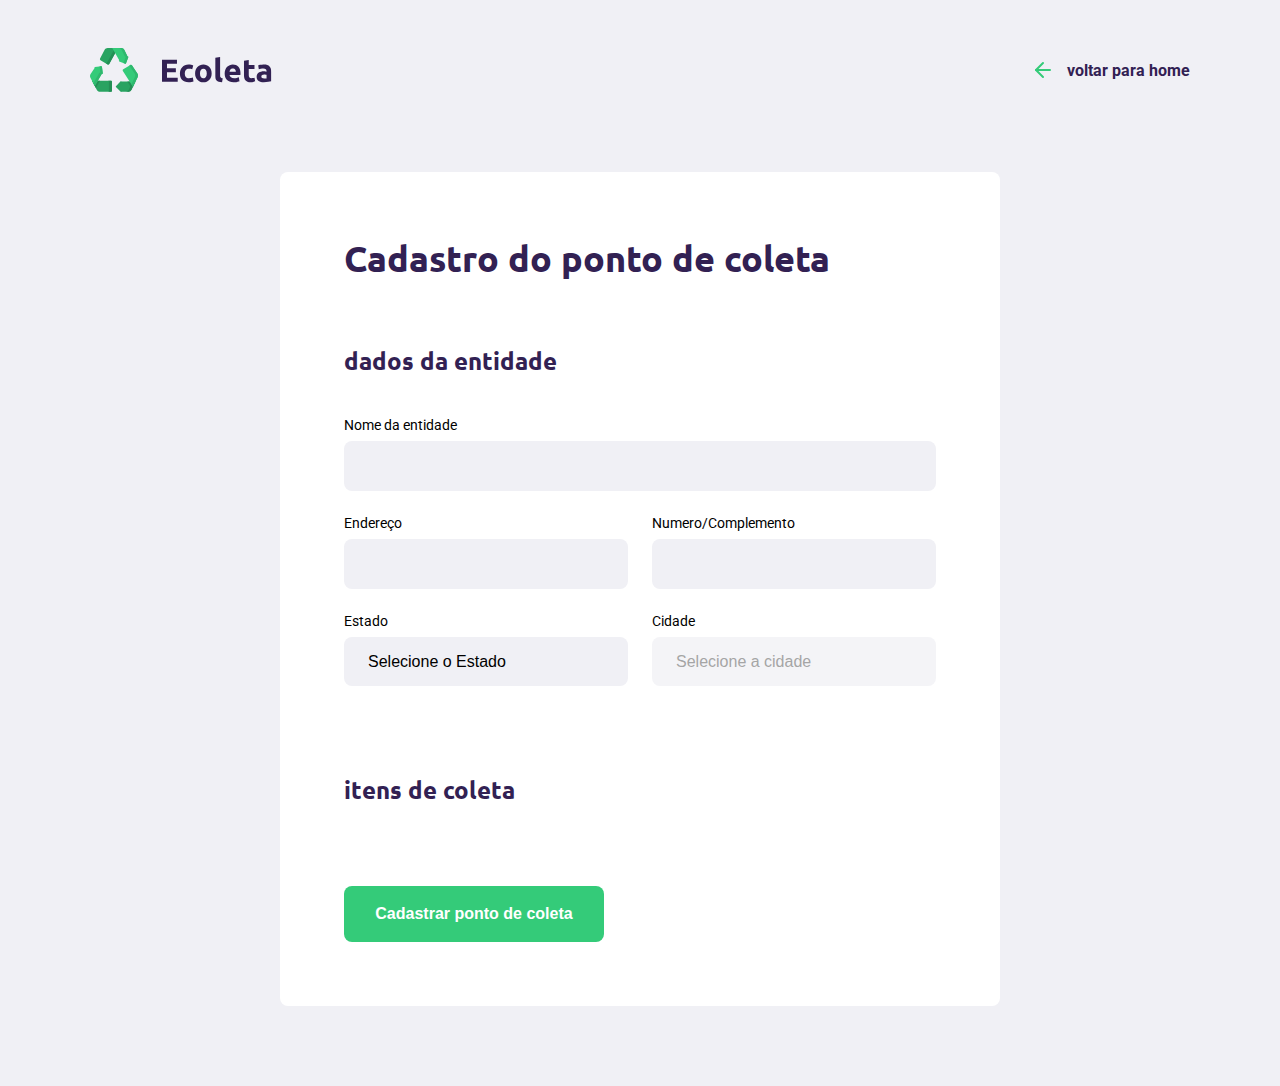
==== create-point.html @ 8adfcce2 "primeiro e segundo dia" ====
<!DOCTYPE html>
<html lang="pt-br">
<head>
  <meta charset="UTF-8">
  <meta name="viewport" content="width=device-width, initial-scale=1.0">
  <title>Document</title>
  <link rel="stylesheet" href="styles/main.css">
  <link rel="stylesheet" href="styles/create-point.css">
  <link rel="stylesheet" href="styles/responsive.css">
</head>
<body>
  <div id="page-create-point">
    <header>
      <img src="/assets/logo.svg" alt="Logomarca">
      <a href="index.html">
        <span></span>
        voltar para home
      </a>
    </header>

    <form action="">
      <h1>Cadastro do ponto de coleta</h1>

      <fieldset>
        <legend>
          <h2>dados da entidade</h2>
        </legend>

        <div class="field">
          <label for="name">Nome da entidade</label>
          <input type="text" name="name">
        </div>

        <div class="field-group">
          <div class="field">
            <label for="address">Endereço</label>
            <input type="text" name="address">
          </div>

          <div class="field">
            <label for="address2">Numero/Complemento</label>
            <input type="text" name="address2">
          </div>

        </div>

        <div class="field-group">
          <div class="field">
            <label for="state">Estado</label>
            <select name="uf">
              <option value="">Selecione o Estado</option>
            </select>
            <input type="hidden" name="state">
          </div>

          <div class="field">
            <label for="city">Cidade</label>
            <select name="city" disabled>
              <option value="">Selecione a cidade</option>
            </select>

          </div>
        </div>
      </fieldset>

      <fieldset>
        <legend>
          <h2>itens de coleta</h2>
        </legend>
      </fieldset>

      <button type="submit">Cadastrar ponto de coleta</button>
    </form>
    
  </div>

  <script src="./scripts/create-point.js"></script>
</body>
</html>
---- styles/main.css ----
@import url('https://fonts.googleapis.com/css2?family=Roboto&family=Ubuntu:wght@700&display=swap');

:root{
  --title-color: #322153;
  --primary-color: #34cb79;
}

*{
  margin: 0;
  padding: 0;
  box-sizing: border-box;

}

html,body{
  font-family: Roboto,sans-serif;
  background: #f0f0f5;
}

a{
  text-decoration: none;
}

h1,h2,h3,h4,h5,h6{
  font-family: Ubuntu,sans-serif;
  color: var(--title-color);

}
---- styles/create-point.css ----
#page-create-point{
  width: 90%;
  max-width: 1100px;
  margin: 0 auto;
}

#page-create-point header{
  margin-top: 48px;
  display: flex;
  justify-content: space-between;
  align-items: center;
}

#page-create-point header a{
  color: var(--title-color);
  font-weight: bold;

  display: flex;
  align-items: center;
}

#page-create-point header a span{
  background-image: url('../assets/arrow-left.svg');
  width: 20px;
  height: 24px;
  display: flex;
  margin-right: 16px;
}

form{
  background-color: white;

  margin: 80px auto;
  padding: 64px;

  border-radius: 8px;

  max-width: 720px;
}

form h1{
  font-size: 36px;
}

form fieldset{
  margin-top: 64px;
  border: 0;
}

form legend{
  margin-bottom: 40px;
}

form legend h2{
  font-size: 24px;
}

form .field{
  display: flex;
  flex-direction: column;
  flex: 1;
  margin-bottom: 24px;
}

form .field-group{
  display: flex;
}

form .field-group .field + .field{
  margin-left: 24px;
}

form input,form select{
  background-color: #f0f0f5;

  border: 0;
  padding: 16px 24px;
  font-size: 16px;

  border-radius: 8px;
}

form select{
  -webkit-appearance: none;
  -moz-appearance: none;
  appearance: none;
}

form label{
  font-size: 14px;
  margin-bottom: 8px;
}

form button{
  cursor: pointer;
  width: 260px;
  height: 56px;
  background-color: var(--primary-color);

  border-radius: 8px;
  border: 0;

  color: white;
  font-weight: bold;
  font-size: 16px;

  margin-top: 40px;
  transition: background-color 400ms;
}

form button:hover{
  background-color: #23814f;
}
---- styles/responsive.css ----
@media(max-width:900px){
  #page-home{
    background-position-x: 70vw;
  }

  #page-home .content{
    align-items: center;
    text-align: center;
  }

  #page-home header a{
    position: absolute;
    bottom: 48px;
    left: 50%;
    transform: translateX(-50%);
  }

  #page-home main{
    align-items: center;
  }
}
@media(max-width:483px){
  #page-home main{
    max-height:460px;
  }
  #page-home main h1{
    font-size: 2.5rem;
  }
}


@media(min-width:1700px){
  #page-home{
    background-position-x: 40vw;
  }
}
@media(max-height:760px){
  #page-home{
    background-position-y: 200px;
  }
}
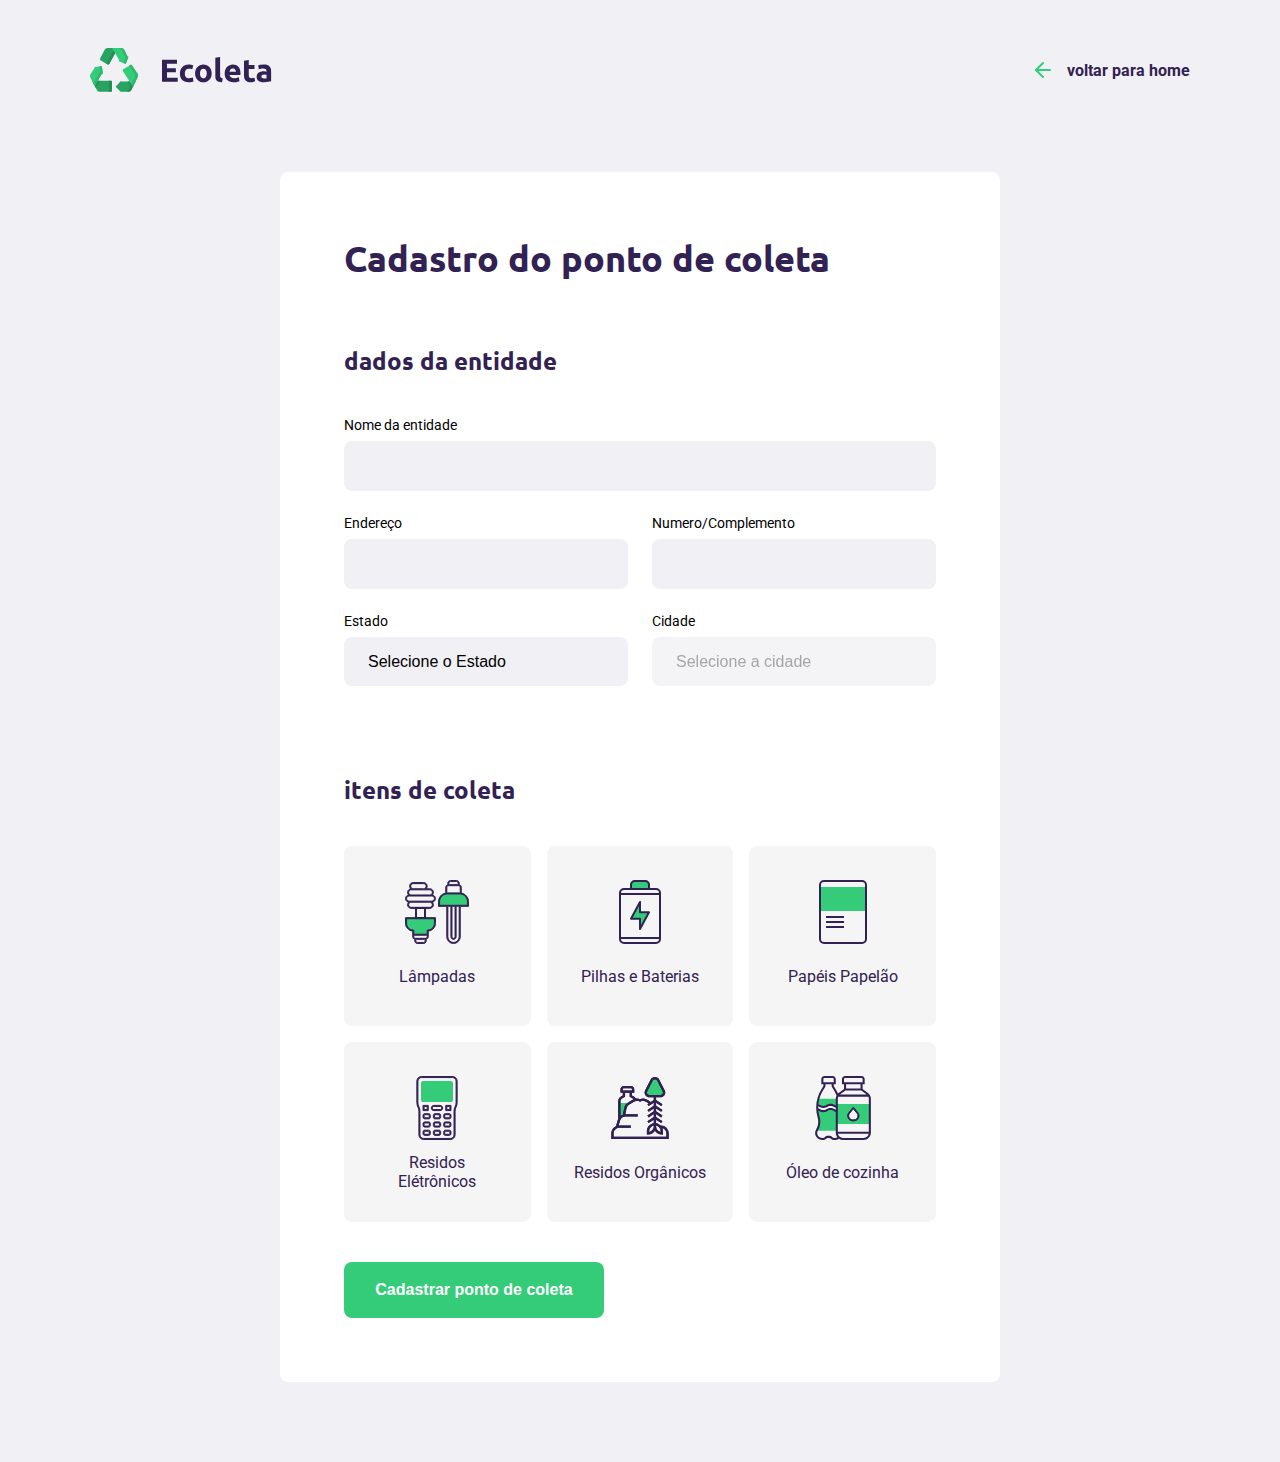
==== commit 7e65283c: "dia 3" ====
--- a/create-point.html
+++ b/create-point.html
@@ -12,7 +12,7 @@
   <div id="page-create-point">
     <header>
       <img src="/assets/logo.svg" alt="Logomarca">
-      <a href="index.html">
+      <a href="/">
         <span></span>
         voltar para home
       </a>
@@ -28,18 +28,18 @@
 
         <div class="field">
           <label for="name">Nome da entidade</label>
-          <input type="text" name="name">
+          <input type="text" name="name" required>
         </div>
 
         <div class="field-group">
           <div class="field">
             <label for="address">Endereço</label>
-            <input type="text" name="address">
+            <input type="text" name="address" required>
           </div>
 
           <div class="field">
             <label for="address2">Numero/Complemento</label>
-            <input type="text" name="address2">
+            <input type="text" name="address2" required>
           </div>
 
         </div>
@@ -50,12 +50,12 @@
             <select name="uf">
               <option value="">Selecione o Estado</option>
             </select>
-            <input type="hidden" name="state">
+            <input type="hidden" name="state" required>
           </div>
 
           <div class="field">
             <label for="city">Cidade</label>
-            <select name="city" disabled>
+            <select name="city" disabled required>
               <option value="">Selecione a cidade</option>
             </select>
 
@@ -66,7 +66,37 @@
       <fieldset>
         <legend>
           <h2>itens de coleta</h2>
+
         </legend>
+
+        <div class="items-grid">
+          <li data-id="1">
+            <img src="./assets/lampadas.svg" alt="Lâmpadas">
+            <span>Lâmpadas</span>
+          </li>
+          <li data-id="2">
+            <img src="./assets/baterias.svg" alt="Pilhas e Baterias">
+            <span>Pilhas e Baterias</span>
+          </li>
+          <li data-id="3">
+            <img src="./assets/papeis-papelao.svg" alt="Papéis Papelão">
+            <span>Papéis Papelão</span>
+          </li>
+          <li data-id="4">
+            <img src="./assets/eletronicos.svg" alt="Residos Elétrônicos">
+            <span>Residos Elétrônicos</span>
+          </li>
+          <li data-id="5">
+            <img src="./assets/organicos.svg" alt="Residos Orgânicos">
+            <span>Residos Orgânicos</span>
+          </li>
+          <li data-id="6">
+            <img src="./assets/oleo.svg" alt="Óleo de cozinha">
+            <span>Óleo de cozinha</span>
+          </li>
+        </div>
+
+        <input type="hidden" name="items">
       </fieldset>
 
       <button type="submit">Cadastrar ponto de coleta</button>
--- a/styles/main.css
+++ b/styles/main.css
@@ -12,8 +12,11 @@
 
 }
 
-html,body{
+html{
   font-family: Roboto,sans-serif;
+}
+
+body{
   background: #f0f0f5;
 }
 
--- a/styles/create-point.css
+++ b/styles/create-point.css
@@ -110,4 +110,48 @@
 
 form button:hover{
   background-color: #23814f;
+}
+
+.items-grid{
+  display: grid;
+  grid-template-columns: 1fr 1fr 1fr;
+  gap: 16px;
+}
+
+.items-grid li{
+  list-style: none;
+  background-color: #f5f5f5;
+
+  border: 2px solid #f5f5f5;
+  border-radius: 8px;
+
+  height: 180px;
+
+  padding: 32px 24px 16px;
+
+  display: flex;
+  flex-direction: column;
+  align-items: center;
+  text-align: center;
+  justify-content: space-between;
+
+  cursor: pointer;
+}
+
+.items-grid li span{
+  flex: 1;
+  display: flex;
+  align-items: center;
+
+  color: var(--title-color);
+}
+
+.items-grid li.selected{
+  background-color: #e1faec;
+  border: 2px solid #34cb79;
+}
+
+.items-grid li img,
+.items-grid li span{
+  pointer-events: none;
 }--- a/styles/responsive.css
+++ b/styles/responsive.css
@@ -18,6 +18,14 @@
 
   #page-home main{
     align-items: center;
+  }
+
+  #page-search-results .cards{
+    grid-template-columns: 1fr;
+  }
+
+  #page-search-results .cards img{
+    height: 250px;
   }
 }
 @media(max-width:483px){
